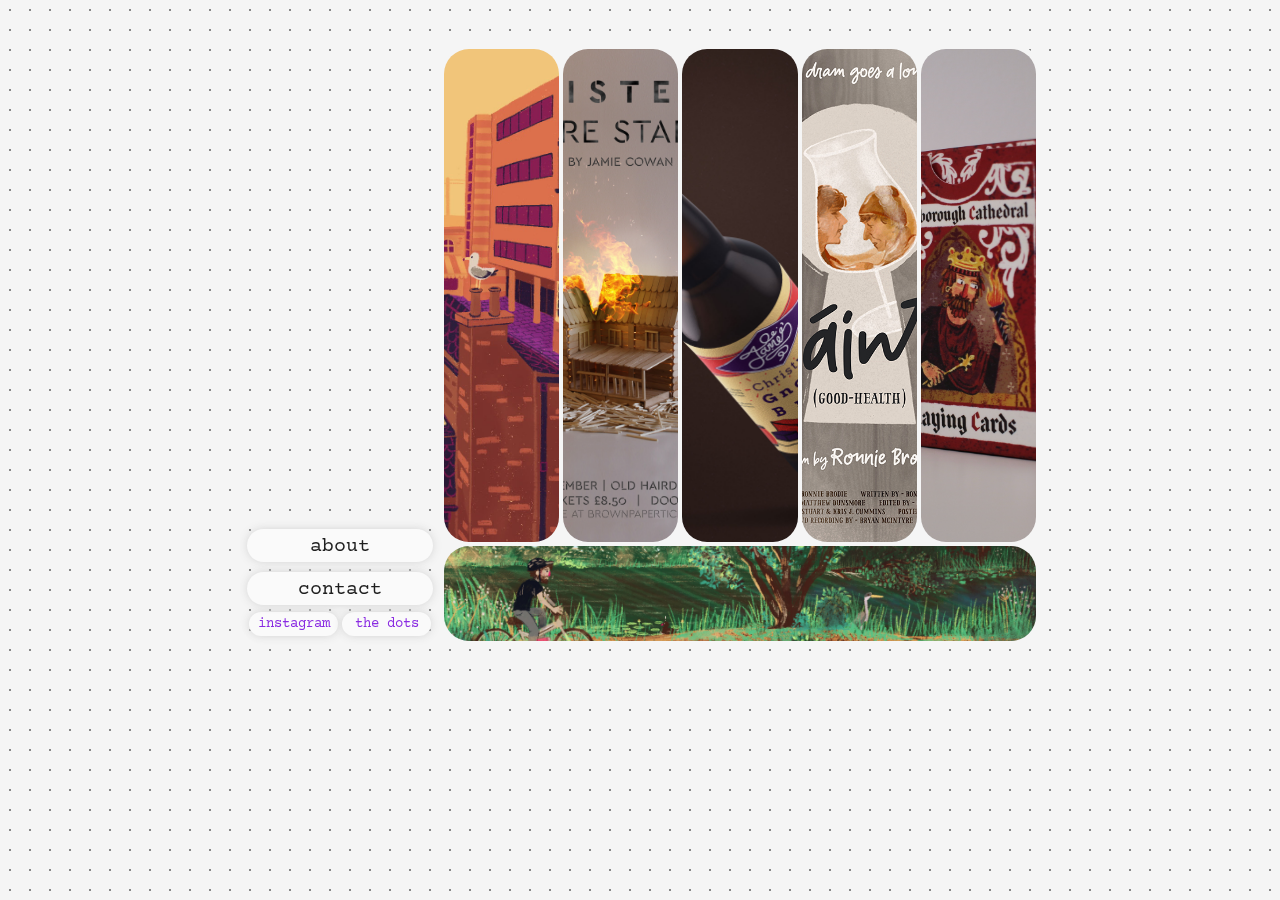
==== index.html @ 5677d63b "update index" ====
<!DOCTYPE html>
<html lang="en">
<head>
    <meta charset="UTF-8">
    <meta http-equiv="X-UA-Compatible" content="IE=edge">
    <meta name="viewport" content="width=device-width, initial-scale=1.0">
    <title>Michael Black</title>
    <link rel="icon" href="data:image/svg+xml,<svg xmlns=%22http://www.w3.org/2000/svg%22 viewBox=%220 0 100 100%22><text y=%22.9em%22 font-size=%2290%22>🐢</text></svg>">
    <link rel="stylesheet" href="styles.css">
    <link rel="preconnect" href="https://fonts.googleapis.com">
    <link rel="preconnect" href="https://fonts.gstatic.com" crossorigin>
    <link href="https://fonts.googleapis.com/css2?family=Courier+Prime&display=swap" rel="stylesheet">
</head>
<body>
    <div id ="wrapper">
        <div id="left-container">
            <div id="links" class="box">
                <a href="https://www.instagram.com/michaelblackart/" target="_blank" rel="noopener noreferrer">instagram</a>
                <a href="https://the-dots.com/users/michael-black-1146962" target="_blank" rel="noopener noreferrer">the dots</a>
            </div>
            <div id="contact" class="button">
                <div>contact
                    <p><span>michaelblackart<br>@gmail.com</span></p>
                </div>
            </div>
            <div id="about" class="button">
                <div>about
                    <p><span>Michael Black</span> is an illustrator, designer and theatre maker. He first got started making posters for Scottish student and fringe theatre as one of the only legitimate ways to scribble on walls. Since then he has continued to design for print, products and screens across the UK. <span>Working on something cool right now?</span> Get in touch, he’d love to hear from you.</p>
                </div>
            </div>
        </div>
        <div id="right-container">
            <div id="box-3" class="box">
                <div id="figure_6" class="item"></div>
            </div>
            <div id="box-4" class="box">
                <div id="figure_1" class="item"></div>
                <div id="figure_2" class="item"></div>
                <div id="figure_3" class="item"></div>
                <div id="figure_4" class="item"></div>
                <div id="figure_5"class="item"></div>
            </div>
        </div>
    </div>
</body>
</html>
---- styles.css ----
body {
    font-family: 'Courier Prime', monospace;
    color: #1f1f1f;
    font-size: 20px;
    background-color: whitesmoke;
    background-image: radial-gradient(rgba(0, 0, 0, 0.45) 1px, transparent 0);
    background-size: 20px 20px;
    overflow: hidden;
}

p {
    line-height: 21px;
    font-size: 14px;
    text-align: left;
    margin: 0 14px;
}

span {
    color: blueviolet;
}

#wrapper {
    margin: 5vh auto;
    height: 600px;
    width: 800px;
    background-color: rgba(0, 0, 0, 0);
    display: flex;
    flex-wrap: wrap;
    border-radius: 25px;
    overflow: hidden;
}

#left-container {
    margin: 2px;
    height: 596px;
    width: 196px;
    background-color: rgba(0, 0, 0, 0);
    display: flex;
    flex-direction: column-reverse;
}

#right-container {
    margin: 2px;
    height: 596px;
    width: 596px;
    display: flex;
    flex-direction: column-reverse;
}

.box {
    transition: all 1s ease-in-out;
    display: flex;
}

.button {
    background-color: rgba(250, 250, 250);
    filter: drop-shadow(0 0 0.25rem rgb(212, 212, 212));
    border-radius: 25px;
    transition: all 1s ease-in-out;
    text-align: center;
    vertical-align: middle;
    line-height: 36px;
    overflow: hidden;
}

.item {
    margin: 2px;
    flex: 1;
    background-color: rgba(250, 250, 250);
    transition: all 1s ease-in-out;
    text-align: center;
    vertical-align: middle;
    line-height: 48px;
    border-radius: 25px;
    background-repeat: no-repeat;
    background-position: center;
    background-size: cover;
}

.item:hover {
    flex-grow: 6;
}

#links {
    background-color: rgba(0, 0, 0, 0);
    height: 28px;
    font-size: 14px;
    margin: 5px;
}

a {
    margin: 2px;
    display: flexbox;
    height: 24px;
    width: 96px;
    text-decoration: none;
    text-align: center;
    vertical-align: middle;
    line-height: 24px;
    color: blueviolet;
    background-color: rgba(250, 250, 250);
    filter: drop-shadow(0 0 0.25rem rgb(212, 212, 212));
    border-radius: 12px;
}

a:hover {
    background-image: linear-gradient(45deg, sandybrown, rgb(214, 111, 20));
    color: whitesmoke;
    filter: drop-shadow(0 0 0.35rem sandybrown);
}

#about {
    flex: 0.06;
    margin: 0 5px;
}

#about:hover {
    flex-grow: 0.93;
}

#contact {
    flex: 0.06;
    margin: 10px 5px 0 5px;
}

#contact:hover {
    flex-grow: 0.16;
}

#box-3 {
    background-color: whitesmoke;
    flex: 0.2;
}

#box-3:hover {
    flex-grow: 0.4;
}

#box-4 {
    background-color: whitesmoke;
    flex: 1;
}

#box-4:hover {
    flex-grow: 2;
}



#figure_1 {
    background-image: url(Images/image_1.jpg);
}

#figure_2 {
    background-image: url(Images/image_2.jpg);
}

#figure_3 {
    background-image: url(Images/image_3.jpg);
}

#figure_4 {
    background-image: url(Images/image_4.jpg);
}

#figure_5 {
    background-image: url(Images/image_5.jpg);
}

#figure_6 {
    background-image: url(Images/image_6.jpg);
}
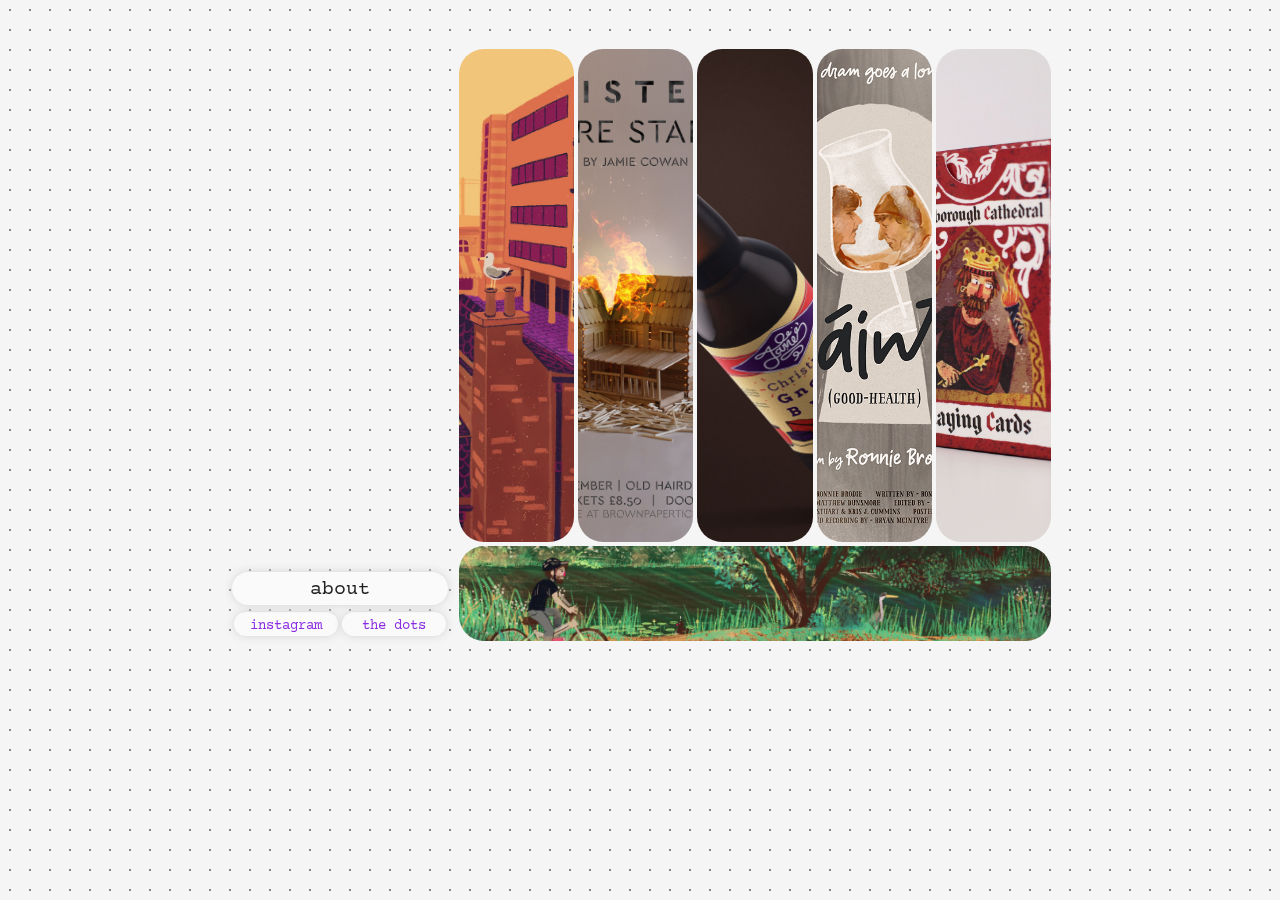
==== commit 9a9c2262: "mobile-friendly + cards page" ====
--- a/index.html
+++ b/index.html
@@ -6,6 +6,7 @@
     <meta name="viewport" content="width=device-width, initial-scale=1.0">
     <title>Michael Black</title>
     <link rel="icon" href="data:image/svg+xml,<svg xmlns=%22http://www.w3.org/2000/svg%22 viewBox=%220 0 100 100%22><text y=%22.9em%22 font-size=%2290%22>🐢</text></svg>">
+    <meta name="viewport" content="width=device-width, initial-scale=1"> 
     <link rel="stylesheet" href="styles.css">
     <link rel="preconnect" href="https://fonts.googleapis.com">
     <link rel="preconnect" href="https://fonts.gstatic.com" crossorigin>
@@ -18,14 +19,10 @@
                 <a href="https://www.instagram.com/michaelblackart/" target="_blank" rel="noopener noreferrer">instagram</a>
                 <a href="https://the-dots.com/users/michael-black-1146962" target="_blank" rel="noopener noreferrer">the dots</a>
             </div>
-            <div id="contact" class="button">
-                <div>contact
-                    <p><span>michaelblackart<br>@gmail.com</span></p>
-                </div>
-            </div>
             <div id="about" class="button">
                 <div>about
-                    <p><span>Michael Black</span> is an illustrator, designer and theatre maker. He first got started making posters for Scottish student and fringe theatre as one of the only legitimate ways to scribble on walls. Since then he has continued to design for print, products and screens across the UK. <span>Working on something cool right now?</span> Get in touch, he’d love to hear from you.</p>
+                    <p><span>Michael Black</span> is an illustrator, designer and theatre maker. While studying BA Illustration at Edinburgh College of Art, he also designed posters for various student and fringe theatre projects happening around the city. Since graduating in 2018, he has continued to design for print, products and screens across the UK. <span>Working on something cool right now?</span> Get in touch, he’d love to hear from you.</p>
+                    <a href="mailto:michaelblackart@gmail.com" id="contact">contact</a>
                 </div>
             </div>
         </div>
@@ -38,7 +35,7 @@
                 <div id="figure_2" class="item"></div>
                 <div id="figure_3" class="item"></div>
                 <div id="figure_4" class="item"></div>
-                <div id="figure_5"class="item"></div>
+                <div id="figure_5" class="item"></div>
             </div>
         </div>
     </div>
--- a/styles.css
+++ b/styles.css
@@ -1,3 +1,5 @@
+/* global settings */
+
 body {
     font-family: 'Courier Prime', monospace;
     color: #1f1f1f;
@@ -9,7 +11,7 @@
 }
 
 p {
-    line-height: 21px;
+    line-height: 22px;
     font-size: 14px;
     text-align: left;
     margin: 0 14px;
@@ -19,21 +21,22 @@
     color: blueviolet;
 }
 
+
+/* portfolio area displaying my mad sick art skills */
 #wrapper {
     margin: 5vh auto;
     height: 600px;
-    width: 800px;
+    width: 830px;
     background-color: rgba(0, 0, 0, 0);
     display: flex;
     flex-wrap: wrap;
-    border-radius: 25px;
     overflow: hidden;
 }
 
 #left-container {
     margin: 2px;
     height: 596px;
-    width: 196px;
+    width: 226px;
     background-color: rgba(0, 0, 0, 0);
     display: flex;
     flex-direction: column-reverse;
@@ -81,6 +84,26 @@
     flex-grow: 6;
 }
 
+#box-3 {
+    background-color: whitesmoke;
+    flex: 0.2;
+}
+
+#box-3:hover {
+    flex-grow: 0.4;
+}
+
+#box-4 {
+    background-color: whitesmoke;
+    flex: 1;
+}
+
+#box-4:hover {
+    flex-grow: 2;
+}
+
+
+/* links and buttons */
 #links {
     background-color: rgba(0, 0, 0, 0);
     height: 28px;
@@ -91,12 +114,11 @@
 a {
     margin: 2px;
     display: flexbox;
-    height: 24px;
-    width: 96px;
+    flex: 1;
     text-decoration: none;
     text-align: center;
     vertical-align: middle;
-    line-height: 24px;
+    line-height: 28px;
     color: blueviolet;
     background-color: rgba(250, 250, 250);
     filter: drop-shadow(0 0 0.25rem rgb(212, 212, 212));
@@ -115,38 +137,79 @@
 }
 
 #about:hover {
-    flex-grow: 0.93;
+    flex-grow: 0.98;
 }
 
 #contact {
-    flex: 0.06;
-    margin: 10px 5px 0 5px;
-}
-
-#contact:hover {
-    flex-grow: 0.16;
-}
-
-#box-3 {
-    background-color: whitesmoke;
-    flex: 0.2;
-}
-
-#box-3:hover {
-    flex-grow: 0.4;
-}
-
-#box-4 {
-    background-color: whitesmoke;
-    flex: 1;
-}
-
-#box-4:hover {
-    flex-grow: 2;
-}
-
-
-
+    padding: 5px 50px;
+    font-size: 14px;
+}
+
+
+/* mobile-friendly section */
+@media screen and (max-width:450px) {
+
+    body {
+        overflow: scroll;
+    }
+
+ #wrapper {
+    margin: 2.5vh auto;
+    height: auto;
+    width: 92%;
+    background-color: rgba(0, 0, 0, 0);
+    display: flex;
+    flex-wrap: wrap;
+    flex-direction: column-reverse;
+    overflow: hidden;
+    }
+
+    #left-container {
+        height: 400px;
+        width: 100%;
+        flex-direction: column;
+    }
+
+    #about {
+        flex: 0.1;
+    }
+
+    #about:hover {
+        flex-grow: 1;
+    }
+
+    #contact {
+        padding: 5px 100px;
+    }
+
+    #right-container {
+        width: 100%;
+        height: 60vh;
+        margin: 0 4px 0 0;
+        background-color: whitesmoke;
+    }
+
+    .item {
+        flex: 1;
+        margin: 0 4px 0 0;
+        overflow-x: scroll;
+    }
+
+    #box-3 {
+        flex: 0.2;
+        margin-top: 4px;
+        border-radius: 25px;
+        overflow: scroll;
+    }
+
+    #box-4 {
+        overflow: scroll;
+        border-radius: 25px;
+    }
+}
+
+
+/* image links */
 #figure_1 {
     background-image: url(Images/image_1.jpg);
 }
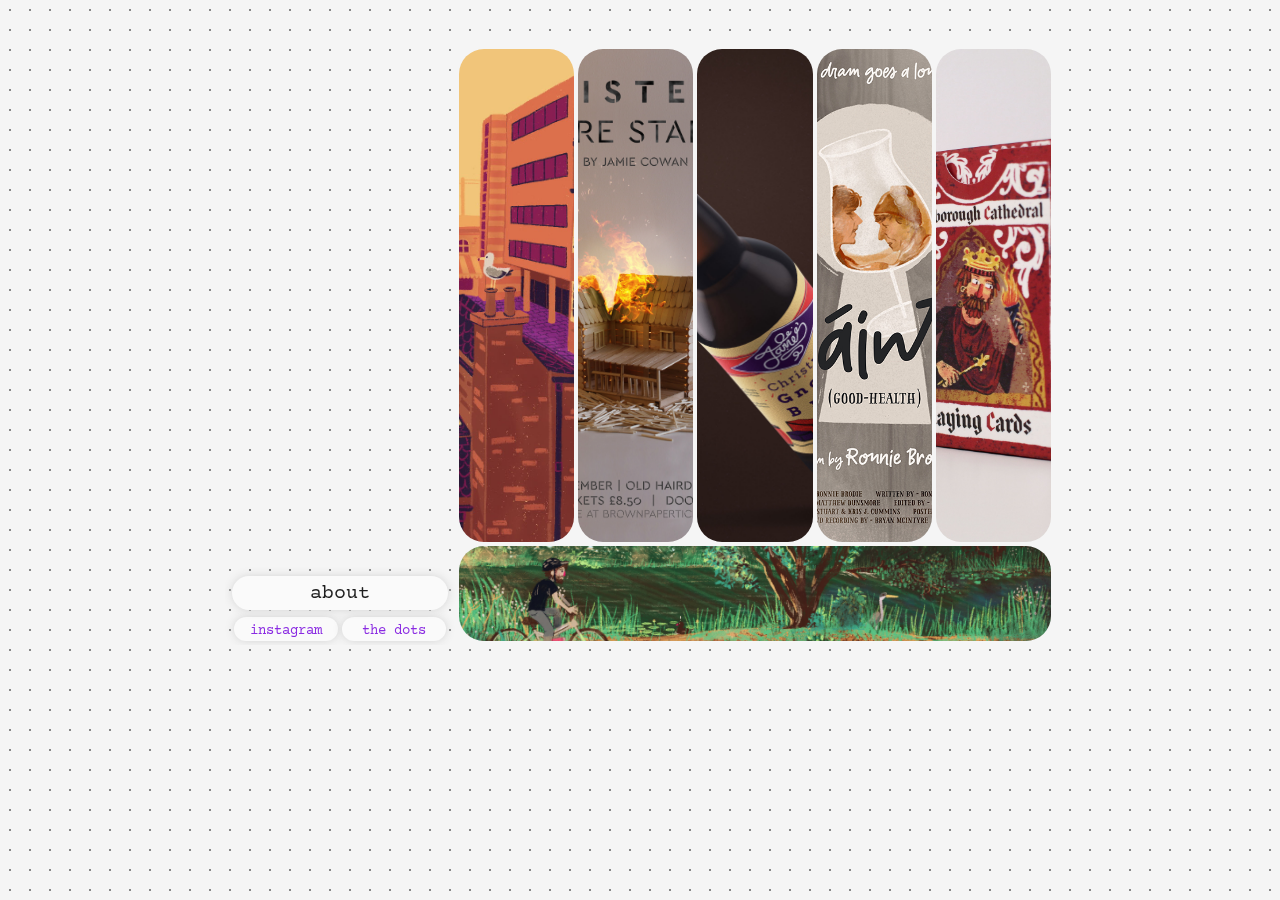
==== commit 0a1803e8: "carousel edits" ====
--- a/index.html
+++ b/index.html
@@ -21,7 +21,7 @@
             </div>
             <div id="about" class="button">
                 <div>about
-                    <p><span>Michael Black</span> is an illustrator, designer and theatre maker. While studying BA Illustration at Edinburgh College of Art, he also designed posters for various student and fringe theatre projects happening around the city. Since graduating in 2018, he has continued to design for print, products and screens across the UK. <span>Working on something cool right now?</span> Get in touch, he’d love to hear from you.</p>
+                    <p><span>Michael Black</span> is an illustrator, designer and theatre-maker. While studying BA Illustration at Edinburgh College of Art, he also designed posters for various student and fringe theatre projects happening around the city. Since graduating in 2018, he has continued to design for print, products and screens across the UK. <span>Working on something cool right now?</span> Get in touch, he’d love to hear from you.</p>
                     <a href="mailto:michaelblackart@gmail.com" id="contact">contact</a>
                 </div>
             </div>
--- a/styles.css
+++ b/styles.css
@@ -1,6 +1,7 @@
 /* global settings */
 
 body {
+    margin: 0;
     font-family: 'Courier Prime', monospace;
     color: #1f1f1f;
     font-size: 20px;
@@ -108,7 +109,7 @@
     background-color: rgba(0, 0, 0, 0);
     height: 28px;
     font-size: 14px;
-    margin: 5px;
+    margin: 5px 5px 0 5px;
 }
 
 a {
@@ -137,7 +138,7 @@
 }
 
 #about:hover {
-    flex-grow: 0.98;
+    flex-grow: 0.995;
 }
 
 #contact {
@@ -147,64 +148,64 @@
 
 
 /* mobile-friendly section */
-@media screen and (max-width:450px) {
+@media screen and (max-width:770px) {
 
     body {
         overflow: scroll;
     }
 
- #wrapper {
-    margin: 2.5vh auto;
-    height: auto;
-    width: 92%;
-    background-color: rgba(0, 0, 0, 0);
-    display: flex;
-    flex-wrap: wrap;
-    flex-direction: column-reverse;
-    overflow: hidden;
+    #wrapper {
+        margin: 5vh 0;
+        height: auto;
+        width: 100%;
+        background-color: rgba(0, 0, 0, 0);
+        display: flex;
+        flex-wrap: wrap;
+        flex-direction: column-reverse;
+        overflow: hidden;
     }
 
     #left-container {
-        height: 400px;
-        width: 100%;
-        flex-direction: column;
+        margin: 0 auto;
+        width: 90%;
+        height: auto;
+        flex-direction: column-reverse;
     }
 
     #about {
-        flex: 0.1;
-    }
-
-    #about:hover {
-        flex-grow: 1;
+        flex: 1;
+        margin: 0 4px;
     }
 
     #contact {
-        padding: 5px 100px;
+        padding: 5px 60px;
     }
 
     #right-container {
+        margin: 0 auto;
         width: 100%;
         height: 60vh;
-        margin: 0 4px 0 0;
-        background-color: whitesmoke;
+        background-color: rgba(0, 0, 0, 0);
     }
 
     .item {
         flex: 1;
-        margin: 0 4px 0 0;
-        overflow-x: scroll;
+        margin: 16px 4px;
+        min-width: 60%;
     }
 
     #box-3 {
-        flex: 0.2;
-        margin-top: 4px;
-        border-radius: 25px;
-        overflow: scroll;
+        flex: 0.4;
+        width: 90%;
+        margin: 0 auto;
+        background-color: rgba(0, 0, 0, 0);
     }
 
     #box-4 {
         overflow: scroll;
-        border-radius: 25px;
+        background-color: rgb(240, 240, 240);
+        box-shadow: inset 0 0 6px 4px rgb(212, 212, 212);
+        padding: 0 5%;
     }
 }
 
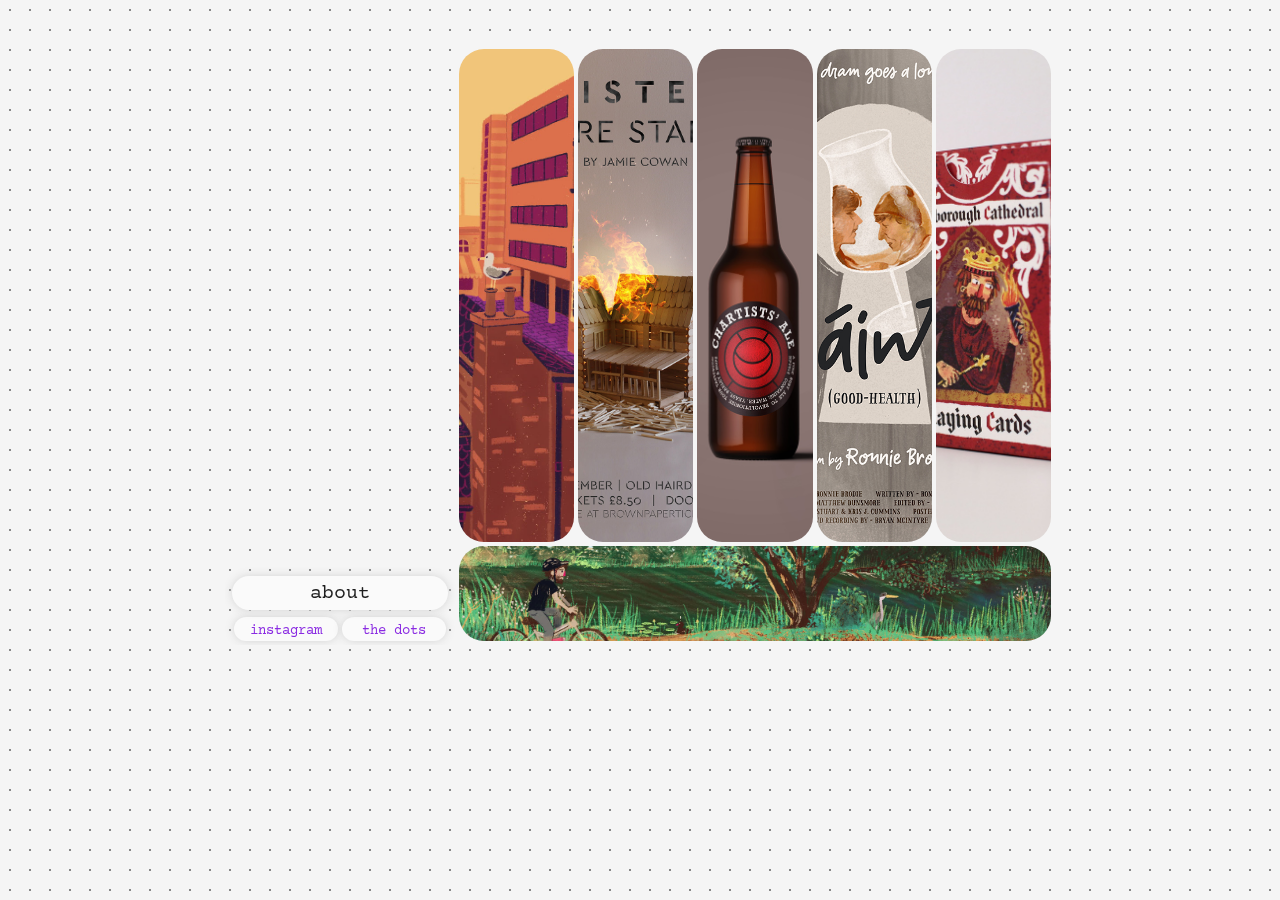
==== commit 534e5c51: "updated images & mobile site" ====
--- a/index.html
+++ b/index.html
@@ -27,9 +27,6 @@
             </div>
         </div>
         <div id="right-container">
-            <div id="box-3" class="box">
-                <div id="figure_6" class="item"></div>
-            </div>
             <div id="box-4" class="box">
                 <div id="figure_1" class="item"></div>
                 <div id="figure_2" class="item"></div>
@@ -37,6 +34,9 @@
                 <div id="figure_4" class="item"></div>
                 <div id="figure_5" class="item"></div>
             </div>
+            <div id="landscape-box" class="box">
+                <div id="figure_6" class="item"></div>
+            </div>
         </div>
     </div>
 </body>
--- a/styles.css
+++ b/styles.css
@@ -1,4 +1,4 @@
-/* global settings */
+/* default or desktop settings */
 
 body {
     margin: 0;
@@ -48,7 +48,7 @@
     height: 596px;
     width: 596px;
     display: flex;
-    flex-direction: column-reverse;
+    flex-direction: column;
 }
 
 .box {
@@ -85,12 +85,12 @@
     flex-grow: 6;
 }
 
-#box-3 {
+#landscape-box {
     background-color: whitesmoke;
     flex: 0.2;
 }
 
-#box-3:hover {
+#landscape-box:hover {
     flex-grow: 0.4;
 }
 
@@ -155,7 +155,7 @@
     }
 
     #wrapper {
-        margin: 5vh 0;
+        margin: 2.5vh 0 5vh;
         height: auto;
         width: 100%;
         background-color: rgba(0, 0, 0, 0);
@@ -184,18 +184,18 @@
     #right-container {
         margin: 0 auto;
         width: 100%;
-        height: 60vh;
+        height: auto;
         background-color: rgba(0, 0, 0, 0);
-    }
-
-    .item {
-        flex: 1;
+        display: inline;
+    }
+
+    .item { 
         margin: 16px 4px;
         min-width: 60%;
     }
 
-    #box-3 {
-        flex: 0.4;
+    #landscape-box {
+        height: 130px;
         width: 90%;
         margin: 0 auto;
         background-color: rgba(0, 0, 0, 0);
@@ -206,6 +206,7 @@
         background-color: rgb(240, 240, 240);
         box-shadow: inset 0 0 6px 4px rgb(212, 212, 212);
         padding: 0 5%;
+        height: 350px;
     }
 }
 
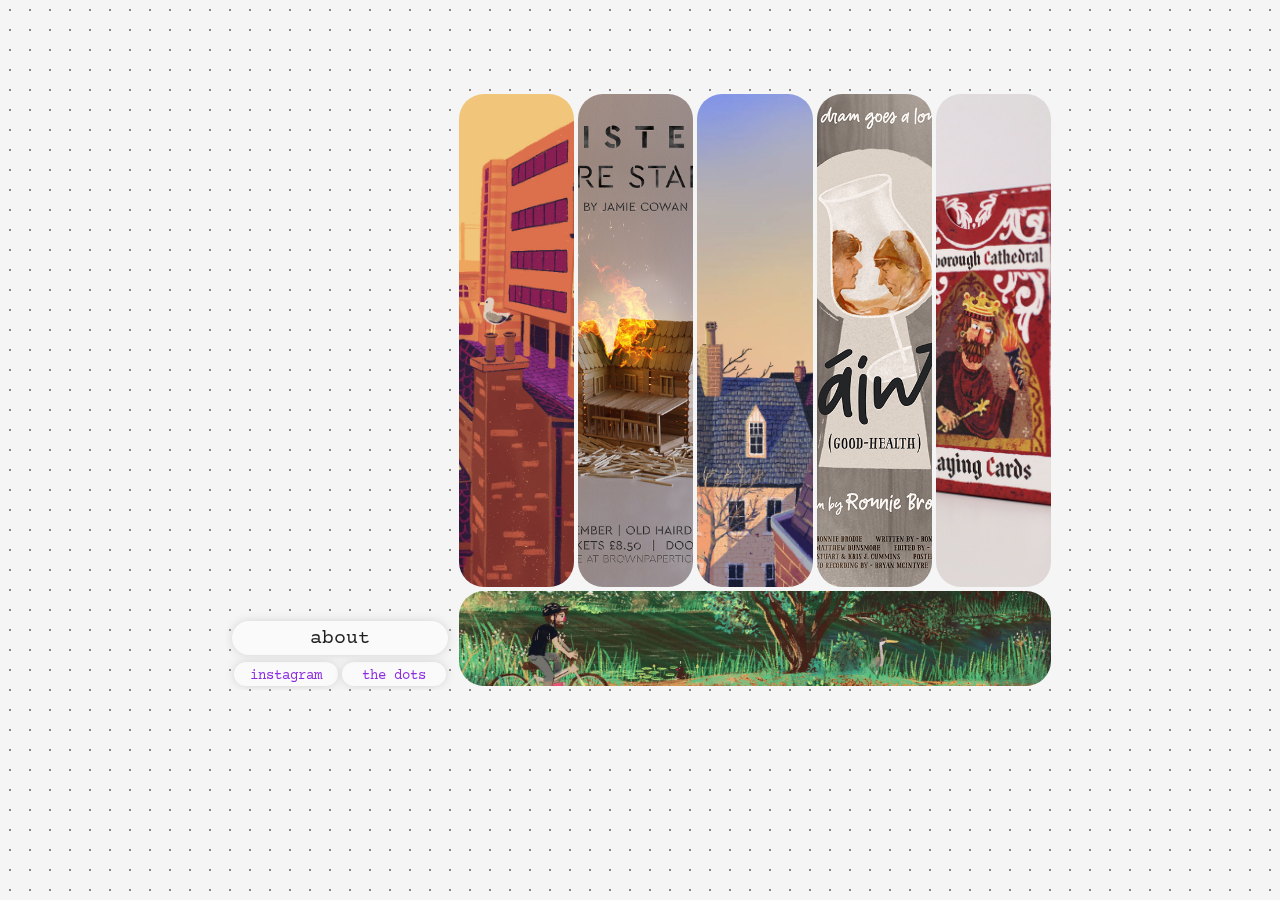
==== commit 7b1ff466: "updated description" ====
--- a/index.html
+++ b/index.html
@@ -21,7 +21,7 @@
             </div>
             <div id="about" class="button">
                 <div>about
-                    <p><span>Michael Black</span> is an illustrator, designer and theatre-maker. While studying BA Illustration at Edinburgh College of Art, he also designed posters for various student and fringe theatre projects happening around the city. Since graduating in 2018, he has continued to design for print, products and screens across the UK. <span>Working on something cool right now?</span> Get in touch, he’d love to hear from you.</p>
+                    <p><span>Michael Black</span> is an illustrator, designer and theatre-maker. While studying BA Illustration at Edinburgh College of Art, he also designed posters for various student and fringe theatre projects happening around the city. Since graduating in 2018, he has continued to design for print, products and screens across the UK. <span>Working on something exciting right now?</span> Get in touch, he’d love to hear from you.</p>
                     <a href="mailto:michaelblackart@gmail.com" id="contact">contact</a>
                 </div>
             </div>
--- a/styles.css
+++ b/styles.css
@@ -25,7 +25,7 @@
 
 /* portfolio area displaying my mad sick art skills */
 #wrapper {
-    margin: 5vh auto;
+    margin: 10vh auto;
     height: 600px;
     width: 830px;
     background-color: rgba(0, 0, 0, 0);
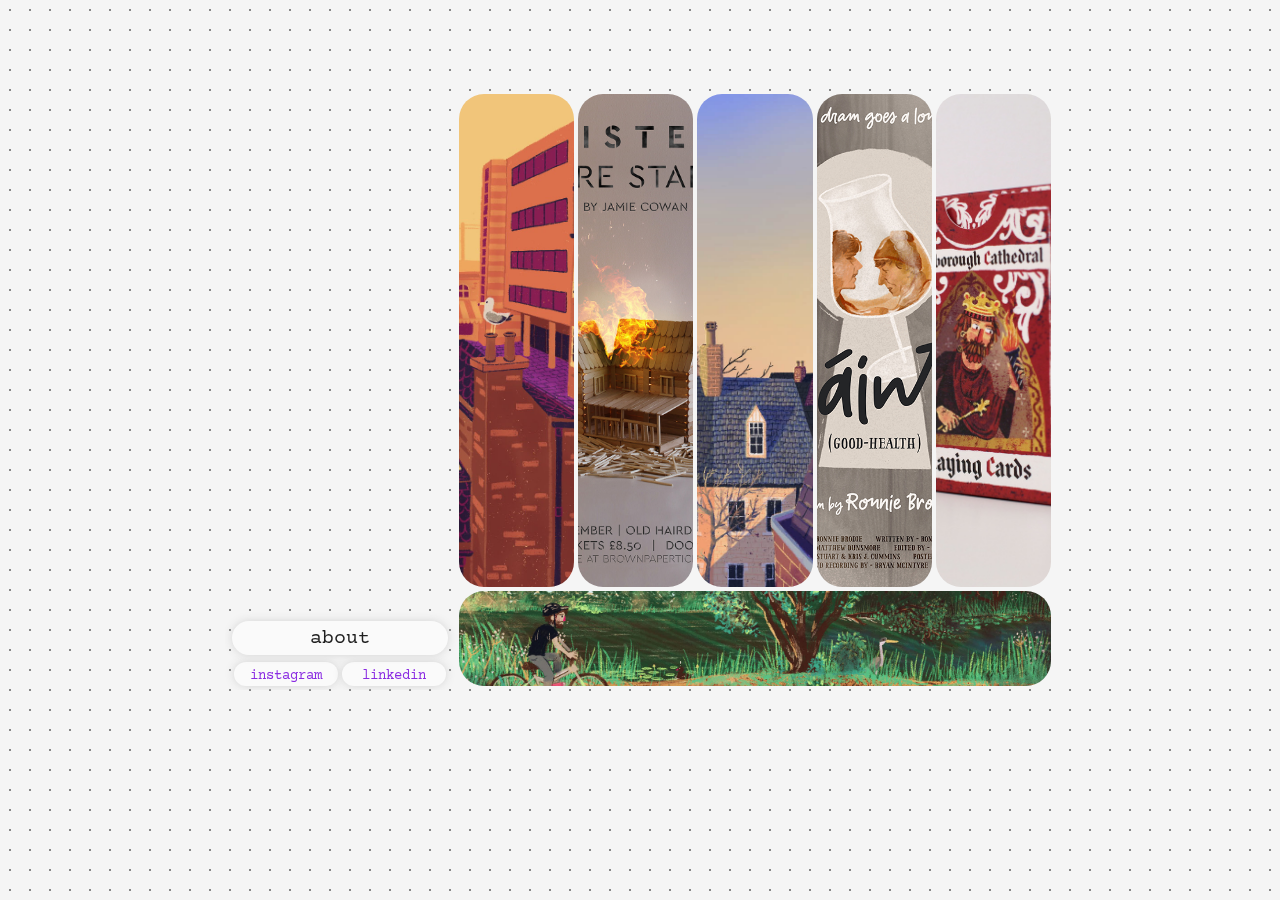
==== commit dffe1ec4: "added linkedin" ====
--- a/index.html
+++ b/index.html
@@ -4,7 +4,8 @@
     <meta charset="UTF-8">
     <meta http-equiv="X-UA-Compatible" content="IE=edge">
     <meta name="viewport" content="width=device-width, initial-scale=1.0">
-    <title>Michael Black</title>
+    <title>Michael Black | Artist</title>
+    <meta name="description" content="Jump into his online portfolio showcasing original digital paintings for print, products and screens.">
     <link rel="icon" href="data:image/svg+xml,<svg xmlns=%22http://www.w3.org/2000/svg%22 viewBox=%220 0 100 100%22><text y=%22.9em%22 font-size=%2290%22>🐢</text></svg>">
     <meta name="viewport" content="width=device-width, initial-scale=1"> 
     <link rel="stylesheet" href="styles.css">
@@ -17,7 +18,7 @@
         <div id="left-container">
             <div id="links" class="box">
                 <a href="https://www.instagram.com/michaelblackart/" target="_blank" rel="noopener noreferrer">instagram</a>
-                <a href="https://the-dots.com/users/michael-black-1146962" target="_blank" rel="noopener noreferrer">the dots</a>
+                <a href="https://www.linkedin.com/in/michael-black-6332bb196/" target="_blank" rel="noopener noreferrer">linkedin</a>
             </div>
             <div id="about" class="button">
                 <div>about
